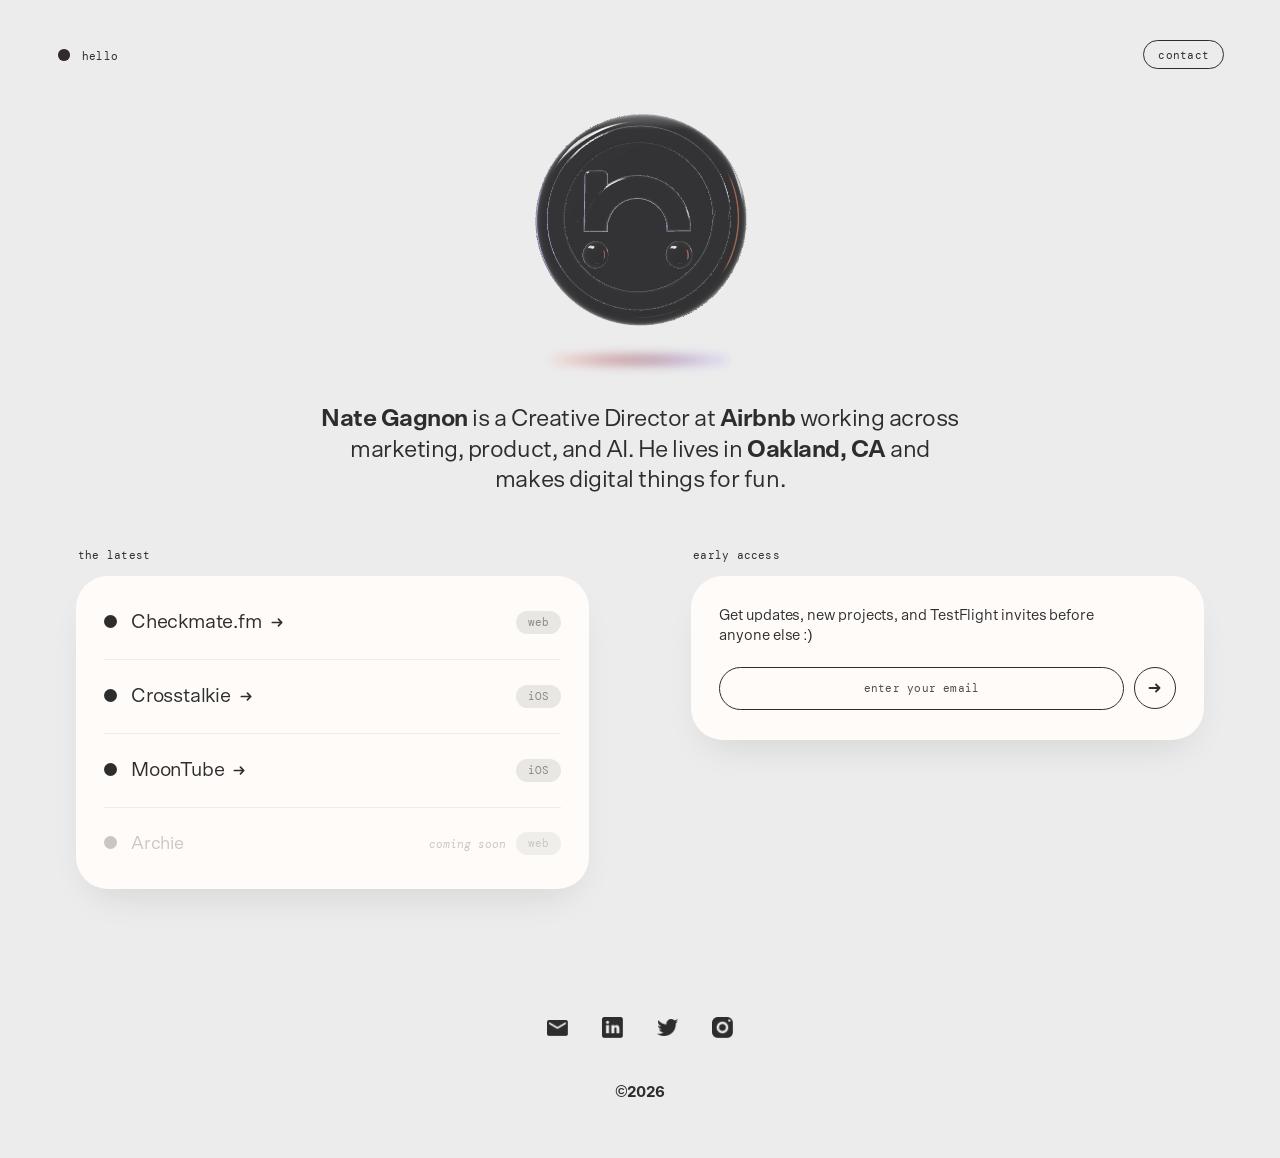
==== index.html @ 5eb7edb9 "prevent iOS focus-zoom on email input (viewport maximum-scale=1) Co-Authored-By: Claude Fable 5 <nor" ====
<!DOCTYPE html>
<html lang="en">
<head>
  <meta charset="UTF-8">
  <meta name="viewport" content="width=device-width, initial-scale=1.0, maximum-scale=1.0, viewport-fit=cover">
  <title>Nate Gagnon</title>
  <meta name="description" content="Nate Gagnon is a Creative Director at Airbnb. He lives in Oakland, CA and makes digital things for fun.">

  <!-- Open Graph / social share -->
  <meta property="og:type" content="website">
  <meta property="og:url" content="https://nategagnon.com/">
  <meta property="og:title" content="Nate Gagnon">
  <meta property="og:description" content="Creative Director at Airbnb. Lives in Oakland, CA and makes digital things for fun.">
  <meta property="og:image" content="https://nategagnon.com/assets/og.png?v=202607151600">
  <meta property="og:image:width" content="1200">
  <meta property="og:image:height" content="630">
  <meta name="twitter:card" content="summary_large_image">
  <meta name="twitter:title" content="Nate Gagnon">
  <meta name="twitter:description" content="Creative Director at Airbnb. Lives in Oakland, CA and makes digital things for fun.">
  <meta name="twitter:image" content="https://nategagnon.com/assets/og.png?v=202607151600">

  <link rel="preconnect" href="https://fonts.googleapis.com">
  <link rel="preconnect" href="https://fonts.gstatic.com" crossorigin>
  <link href="https://fonts.googleapis.com/css2?family=DM+Mono:ital,wght@0,400;0,500;1,400&display=swap" rel="stylesheet">
  <link rel="stylesheet" href="css/style.css?v=202607151600">
</head>
<body>

  <div class="nav-blend"></div>

  <nav class="top-nav">
    <div id="bug-slot"></div>
    <button class="contact-pill" id="nav-contact">contact</button>
    <span class="nav-updated" id="nav-updated" hidden></span>
  </nav>

  <div id="chev-slot"></div>

  <main id="view"></main>

  <script src="vendor/three.min.js?v=202607151600"></script>
  <script src="js/glossy-icon.js?v=202607151600"></script>
  <script src="js/app.js?v=202607151600"></script>
</body>
</html>
---- css/style.css ----
/* ─────────────────────────────────────────────
   nategagnon.com — portfolio26
   Mobile-first. Design source: /Desktop/portfolio26 comps.
   ───────────────────────────────────────────── */

/* ── Fonts ── */
@font-face {
  font-family: 'Scto Grotesk A';
  src: url('../fonts/SctoGroteskATRIAL-Regular.otf') format('opentype');
  font-weight: 400;
  font-display: swap;
}
@font-face {
  font-family: 'Scto Grotesk A';
  src: url('../fonts/SctoGroteskATRIAL-Medium.otf') format('opentype');
  font-weight: 500;
  font-display: swap;
}
@font-face {
  font-family: 'Scto Grotesk A';
  src: url('../fonts/SctoGroteskATRIAL-Bold.otf') format('opentype');
  font-weight: 700;
  font-display: swap;
}

/* ── Tokens ── */
:root {
  --bg: #ECECEC;
  --card: #FFFBF8;
  --ink: #2D2D2D;
  --muted: #A6A4A1;
  --faint: #C9C7C4;
  --divider: rgba(45, 45, 45, 0.07);
  --tag-bg: #E9E7E4;
  --tag-ink: #8A8886;
  --btn-grey: #EDEAE7;
  --shadow-ink: rgba(20, 18, 14, 0.30);

  --sans: 'Scto Grotesk A', -apple-system, BlinkMacSystemFont, sans-serif;
  --mono: 'DM Mono', ui-monospace, 'SF Mono', monospace;

  /* Emil-approved curves */
  --ease-out: cubic-bezier(0.23, 1, 0.32, 1);
  --ease-in-out: cubic-bezier(0.77, 0, 0.175, 1);

  --page-pad: 28px;
  --card-radius: 32px;
}

*, *::before, *::after { margin: 0; padding: 0; box-sizing: border-box; }

html { font-size: 16px; }

body {
  background: var(--bg);
  color: var(--ink);
  font-family: var(--sans);
  -webkit-font-smoothing: antialiased;
  min-height: 100vh;
  min-height: 100dvh;
  overflow-x: hidden;
}

a { color: inherit; text-decoration: none; }
button { font: inherit; color: inherit; background: none; border: none; cursor: pointer; }

/* ─────────────────────────────────────────────
   TOP NAV (fixed) + blend gradient
   ───────────────────────────────────────────── */
.nav-blend {
  position: fixed;
  top: 0; left: 0; right: 0;
  height: 110px;
  background: linear-gradient(to bottom, var(--bg) 0%, var(--bg) 58px, rgba(236,236,236,0) 100%);
  pointer-events: none;
  z-index: 90;
}

.top-nav {
  position: fixed;
  top: 0; left: 0; right: 0;
  display: flex;
  align-items: center;
  justify-content: space-between;
  padding: 21px var(--page-pad) 0;
  z-index: 100;
}

/* ── The bug (top-left ticker) ── */
.bug-dot {
  position: relative;
  display: block;
  width: 12px;
  height: 12px;
  border-radius: 50%;
  /* the gradient lives underneath… */
  background: linear-gradient(135deg, #FF8A5C 0%, #FF5C87 45%, #A06BFF 100%);
  animation: bug-pulse 2.8s ease-in-out infinite;
}
/* …an ink veil breathes open just enough to hint at it */
.bug-dot::after {
  content: '';
  position: absolute;
  inset: 0;
  border-radius: 50%;
  background: var(--ink);
  animation: bug-veil 2.8s ease-in-out infinite;
}
@keyframes bug-pulse {
  0%, 100% { transform: scale(1); }
  50%      { transform: scale(1.16); }
}
@keyframes bug-veil {
  0%, 100% { opacity: 1; }
  50%      { opacity: 0.45; }
}
@media (prefers-reduced-motion: reduce) {
  .bug-dot { animation: none; } /* no movement — the color breath still plays */
}

.bug {
  display: flex;
  align-items: center;
  gap: 10px;
  font-family: var(--mono);
  font-size: 11px;
  letter-spacing: 0.02em;
  color: var(--ink);
  user-select: none;
  min-width: 0;
}

.bug-glyph {
  flex-shrink: 0;
  position: relative;
  overflow: hidden;
  width: 16px;
  height: 14px;
  display: flex;
  align-items: center;
  justify-content: center;
}

.icon-img { display: block; width: auto; }

/* ticker window */
.bug-ticker {
  position: relative;
  overflow: hidden;
  height: 16px;
  display: flex;
  align-items: center;
}

.bug-line {
  display: block;
  white-space: nowrap;
  line-height: 16px;
  transform: translateY(1px); /* optical: sit level with the circle */
  transition: opacity 260ms ease;
}

.bug-glyph .glyph-inner {
  display: flex;
  align-items: center;
  justify-content: center;
  width: 100%;
  height: 100%;
}

/* home-link variant of the bug (✖ home on subpages) */
.bug-home {
  cursor: pointer;
  border-radius: 6px;
}
@media (hover: hover) and (pointer: fine) {
  .bug-home:hover .bug-glyph { animation: spin-x 500ms var(--ease-in-out); }
}
@keyframes spin-x {
  from { transform: rotate(0deg); }
  to   { transform: rotate(90deg); }
}

/* ── contact pill ── */
.contact-pill {
  font-family: var(--mono);
  font-size: 11px;
  letter-spacing: 0.02em;
  padding: 7px 14px 6px; /* text optically centered in the pill */
  border: 1px solid var(--ink);
  border-radius: 100px;
  background: transparent;
  transition: transform 160ms var(--ease-out), background 180ms ease, color 180ms ease;
}
.contact-pill:active { transform: scale(0.96); }
@media (hover: hover) and (pointer: fine) {
  .contact-pill:hover { background: var(--ink); color: var(--bg); }
}

/* "Updated x.xx" stamp that replaces the pill on the contact page */
.nav-updated {
  font-family: var(--mono);
  font-size: 11px;
  letter-spacing: 0.02em;
  color: var(--ink);
  user-select: none;
}
.nav-updated[hidden] { display: none; }

/* ─────────────────────────────────────────────
   LAYOUT / VIEWS
   ───────────────────────────────────────────── */
.container {
  max-width: 440px;
  margin: 0 auto;
  padding: 0 var(--page-pad);
}

/* flow-root contains the hero's margin-top so it can't collapse out to the
   document root — which was inflating scroll height into empty gray on mobile */
#view { position: relative; display: flow-root; }

.view-panel { touch-action: pan-y; }

/* card rise-in on view enter */
.card-in {
  opacity: 0;
  transform: translateY(14px);
  animation: card-in 380ms var(--ease-out) forwards;
  animation-delay: var(--cd, 60ms);
}
@keyframes card-in {
  to { opacity: 1; transform: translateY(0); }
}
@media (prefers-reduced-motion: reduce) {
  .card-in { animation-duration: 150ms; transform: none; }
}

/* view transition states */
.view-panel {
  transition: opacity 220ms var(--ease-out), transform 260ms var(--ease-out), filter 220ms ease;
}
.view-panel.v-exit {
  opacity: 0;
  transform: translateY(6px);
  filter: blur(2px);
  transition-duration: 150ms;
}
.view-panel.v-enter {
  opacity: 0;
  transform: translateY(10px);
  filter: blur(2px);
  transition: none;
}

/* horizontal slide (project → project) */
.view-panel { transform-origin: 50% 85%; }
.view-panel .hero-stage,
.view-panel .project-card {
  transition: transform 480ms cubic-bezier(0.23, 1, 0.32, 1);
}
.view-panel.h-exit-left   { opacity: 0; transform: translateX(-44px) rotate(-1deg); filter: blur(2px); transition-duration: 170ms; }
.view-panel.h-exit-right  { opacity: 0; transform: translateX(44px) rotate(1deg);  filter: blur(2px); transition-duration: 170ms; }
.view-panel.h-enter-left  { opacity: 0; transform: translateX(-48px) rotate(-1deg); filter: blur(2px); transition: none; }
.view-panel.h-enter-right { opacity: 0; transform: translateX(48px) rotate(1deg);  filter: blur(2px); transition: none; }
.view-panel.h-enter-left  .hero-stage   { transform: translateX(-22px); transition: none; }
.view-panel.h-enter-right .hero-stage   { transform: translateX(22px);  transition: none; }
.view-panel.h-enter-left  .project-card { transform: translateX(-72px) rotate(-0.8deg); transition: none; }
.view-panel.h-enter-right .project-card { transform: translateX(72px) rotate(0.8deg);  transition: none; }

/* ─────────────────────────────────────────────
   HERO (3D icon)
   ───────────────────────────────────────────── */
.hero {
  position: relative;
  display: flex;
  align-items: center;
  justify-content: center;
  margin-top: 96px;
  padding: 18px 0 26px;
}

.hero.project { margin-top: 96px; }

.hero-stage {
  position: relative;
  width: min(188px, 50vw);
  aspect-ratio: 1 / 1;
}

.hero-shadow {
  position: absolute;
  left: 15%; right: 15%; bottom: -13%;
  height: 7%;
  /* faint chromatic cast — light bouncing off something colorful out of frame */
  background:
    radial-gradient(ellipse at 35% 50%, rgba(255, 122, 89, 0.34), rgba(255, 122, 89, 0) 64%),
    radial-gradient(ellipse at 68% 50%, rgba(150, 105, 255, 0.28), rgba(150, 105, 255, 0) 68%),
    radial-gradient(ellipse at center, var(--shadow-ink), rgba(20,18,14,0) 70%);
  filter: blur(5px);
}

.hero-stage glossy-icon {
  position: absolute;
  inset: 0;
}

/* prev/next chevrons */
.chev {
  position: fixed;
  transform: translateY(-50%);
  z-index: 80;
  width: 44px; height: 44px;
  display: flex;
  align-items: center;
  justify-content: center;
  color: var(--ink);
  border-radius: 50%;
  transition: transform 160ms var(--ease-out), background 180ms ease;
  z-index: 10;
}
.chev svg, .chev img { width: auto; }
.chev.prev { left: calc(var(--page-pad) - 12px); }
.chev.next { right: calc(var(--page-pad) - 12px); }
.chev:active { transform: translateY(-50%) scale(0.92); }
@media (hover: hover) and (pointer: fine) {
  .chev:hover { background: rgba(28,27,26,0.06); }
  .chev.prev:hover img { transform: translateX(-2px); }
  .chev.next:hover img { transform: translateX(2px); }
  .chev img { transition: transform 180ms var(--ease-out); }
}

/* ─────────────────────────────────────────────
   HOME — bio + list
   ───────────────────────────────────────────── */
.home-grid {
  max-width: 440px;
  margin: 0 auto;
  padding: 0 var(--page-pad);
}

/* hard break on mobile, absorbed into the flow on desktop
   (Chrome still breaks at <br display:none>, so a span it is) */
.mbr { display: block; }

.bio {
  text-align: center;
  /* fluid: tracks the longest hard-broken line so the rag is always 4 lines */
  font-size: clamp(13.5px, calc((100vw - 108px) / 18.4), 18px);
  line-height: 1.3;
  letter-spacing: -0.02em;
  /* side padding aligns the copy with the card's inner content edge */
  padding: 46px 26px 46px;
  color: var(--ink);
}
.bio strong { font-weight: 700; color: var(--ink); }

.section-label {
  font-family: var(--mono);
  font-size: 11px;
  letter-spacing: 0.02em;
  color: var(--ink);
  padding: 0 2px 14px;
}

/* ── Card ── */
.card {
  background: var(--card);
  border-radius: var(--card-radius);
  padding: 10px 28px;
  box-shadow: 0 18px 40px -18px rgba(20,18,14,0.14);
  margin-bottom: 44px;
}

.row {
  display: flex;
  align-items: center;
  gap: 14px;
  padding: 24px 0;
  border-bottom: 1px solid var(--divider);
  cursor: pointer;
  -webkit-tap-highlight-color: transparent;
}
.row:last-child { border-bottom: none; }

.row-dot {
  flex-shrink: 0;
  width: 13px; height: 13px;
  margin-top: -2px; /* optically center against the text x-height */
  border-radius: 50%;
  background: var(--ink);
  transition: transform 200ms var(--ease-out), background 250ms ease;
}

.row-name {
  font-size: 20px;
  font-weight: 400;
  letter-spacing: -0.01em;
  display: flex;
  align-items: center;
  gap: 8px;
  min-width: 0;
  flex: 1;
  white-space: nowrap;
  overflow: hidden;
  text-overflow: ellipsis;
}

.row-arrow {
  display: inline-flex;
  transition: transform 200ms var(--ease-out);
}
.row-arrow svg { width: 15px; height: 15px; }

.row-meta {
  display: flex;
  align-items: center;
  gap: 10px;
  flex-shrink: 0;
}

.soon-label { white-space: nowrap; }

.tag {
  font-family: var(--mono);
  font-size: 11px;
  display: inline-flex;
  align-items: center;
  height: 23px;
  padding: 0 12px;
  line-height: 1;
  border-radius: 100px;
  background: var(--tag-bg);
  color: var(--tag-ink);
  transition: background 200ms ease, color 200ms ease;
}

.row:active .row-dot { transform: scale(0.8); }
@media (hover: hover) and (pointer: fine) {
  .row:hover .row-arrow, .contact-row:hover .row-arrow { transform: translateX(4px); }
  .row:hover .row-dot, .contact-row:hover .row-dot {
    transform: scale(1.25);
    background: linear-gradient(135deg, #FF8A5C 0%, #FF5C87 45%, #A06BFF 100%);
  }
  .row:hover .tag { background: var(--ink); color: var(--card); }
}

/* coming-soon rows */
.row.soon { cursor: default; }
.row.soon .row-dot  { background: var(--faint); }
.row.soon .row-name { color: var(--faint); font-size: 18px; }
.row.soon .tag      { background: #F0EEEB; color: var(--faint); }
.soon-label {
  font-family: var(--mono);
  font-style: italic;
  font-size: 11px;
  color: var(--faint);
}
@media (hover: hover) and (pointer: fine) {
  .row.soon:hover .row-dot { transform: none; }
  .row.soon:hover .tag     { background: #F0EEEB; color: var(--faint); }
}

/* row stagger-in */
.row.stagger {
  opacity: 0;
  transform: translateY(8px);
  animation: row-in 300ms var(--ease-out) forwards;
  animation-delay: var(--d, 0ms);
}
@keyframes row-in {
  to { opacity: 1; transform: translateY(0); }
}

/* ─────────────────────────────────────────────
   EARLY ACCESS
   ───────────────────────────────────────────── */
.early-card {
  background: var(--card);
  border-radius: var(--card-radius);
  padding: 30px 28px;
  box-shadow: 0 18px 40px -18px rgba(20,18,14,0.14);
  margin-bottom: 52px;
}

.early-copy {
  font-size: 15px;
  line-height: 1.35;
  letter-spacing: -0.005em;
  margin-bottom: 20px;
  color: var(--ink);
}

.email-form {
  display: flex;
  align-items: center;
  gap: 10px;
}

.email-input { flex: 1; min-width: 0; }

.email-go {
  flex-shrink: 0;
  width: 42px; height: 42px;
  border: 1px solid var(--ink);
  border-radius: 50%;
  display: flex;
  align-items: center;
  justify-content: center;
  color: var(--ink);
  transition: transform 160ms var(--ease-out), background 180ms ease, color 180ms ease;
}
.email-go svg { width: 16px; height: 16px; }
.email-go:active { transform: scale(0.92); }
@media (hover: hover) and (pointer: fine) {
  .email-go:hover { background: var(--ink); color: var(--card); }
}

.email-input {
  font-family: var(--mono);
  font-size: 11px;
  letter-spacing: 0.02em;
  text-align: center;
  color: var(--ink);
  padding: 13px 16px 14px;
  border: 1px solid var(--ink);
  border-radius: 100px;
  background: transparent;
  outline: none;
  transition: box-shadow 180ms ease, transform 160ms var(--ease-out);
}
.email-input::placeholder { color: var(--ink); opacity: 0.85; }
.email-input:focus { box-shadow: 0 0 0 3px rgba(28,27,26,0.08); }
.email-input:focus::placeholder { opacity: 0.3; }

/* ─────────────────────────────────────────────
   FOOTER
   ───────────────────────────────────────────── */
.footer {
  margin-top: 84px;
  padding-bottom: 56px;
  text-align: center;
}

.socials {
  display: flex;
  align-items: center;
  justify-content: center;
  gap: 34px;
  padding-bottom: 44px;
}

.social-link {
  display: flex;
  align-items: center;
  color: var(--ink);
  transition: transform 180ms var(--ease-out), opacity 150ms ease;
}
.social-link:active { transform: scale(0.9); }
@media (hover: hover) and (pointer: fine) {
  .social-link:hover { transform: translateY(-2px); }
}

.copyright {
  font-size: 16px;
  font-weight: 500;
  letter-spacing: -0.01em;
}


/* ─────────────────────────────────────────────
   PROJECT PAGE
   ───────────────────────────────────────────── */
.project-card {
  background: var(--card);
  border-radius: var(--card-radius);
  padding: 28px 26px 26px;
  box-shadow: 0 18px 40px -18px rgba(20,18,14,0.14);
  margin: 28px 0 48px;
  /* uniform height across projects; buttons anchor to the bottom */
  display: flex;
  flex-direction: column;
  min-height: 320px;
}
.project-actions { margin-top: auto; }

.project-head {
  display: flex;
  align-items: center;
  justify-content: space-between;
  gap: 16px;
  padding-bottom: 18px;
  border-bottom: 1px solid var(--divider);
}

.project-title {
  font-size: 26px;
  font-weight: 700;
  letter-spacing: -0.015em;
}

.project-desc {
  padding: 18px 0 24px;
  font-size: 15.5px;
  line-height: 1.4;
  letter-spacing: -0.005em;
  color: var(--ink);
}

.project-actions {
  display: flex;
  flex-wrap: nowrap;
  gap: 10px;
}

/* secondary (outline) action hugs the card's right content edge, like the tag */
.project-actions .btn-outline { margin-left: auto; }

.btn {
  font-family: var(--mono);
  font-size: 11px;
  letter-spacing: 0.02em;
  padding: 12px 13px 13px;
  border-radius: 13px;
  white-space: nowrap;
  display: inline-flex;
  align-items: center;
  gap: 9px;
  transition: transform 160ms var(--ease-out), background 180ms ease,
              color 180ms ease, border-color 180ms ease;
}
.btn:active { transform: scale(0.97); }

.btn-filled { background: var(--btn-grey); }
@media (hover: hover) and (pointer: fine) {
  .btn-filled:hover { background: var(--ink); color: var(--card); }
}

.btn-outline { border: 1px solid var(--ink); background: transparent; }
@media (hover: hover) and (pointer: fine) {
  .btn-outline:hover { background: var(--ink); color: var(--card); }
  .btn-outline:hover .btn-icon { filter: grayscale(1) brightness(2); }
}

.btn-icon { width: 17px; height: 17px; display: inline-flex; }
.btn-icon svg { width: 100%; height: 100%; }

/* ─────────────────────────────────────────────
   CONTACT PAGE
   ───────────────────────────────────────────── */
.contact-head { margin-bottom: 22px; }
.contact-head h1 {
  font-size: 21px;
  font-weight: 700;
  letter-spacing: -0.015em;
  line-height: 1.2;
}
.contact-updated {
  font-size: 21px;
  font-weight: 500;
  letter-spacing: -0.015em;
  line-height: 1.2;
  color: var(--muted);
}

.contact-row {
  display: flex;
  align-items: center;
  gap: 18px;
  padding: 24px 0;
  border-bottom: 1px solid var(--divider);
  cursor: pointer;
}
.contact-row:last-child { border-bottom: none; }

.contact-row .row-name { font-weight: 400; font-size: 20px; }

.contact-icon {
  margin-left: auto;
  display: flex;
  align-items: center;
  flex-shrink: 0;
  color: var(--ink);
  transition: transform 200ms var(--ease-out);
}
@media (hover: hover) and (pointer: fine) {
  .contact-row:hover .contact-icon { transform: scale(1.12); }
}

/* ─────────────────────────────────────────────
   DESKTOP
   ───────────────────────────────────────────── */
/* contact layout: stacked on mobile, copy|cards split on desktop */
.contact-grid {
  max-width: 440px;
  margin: 0 auto;
  padding: 0 var(--page-pad);
}

.contact-copy {
  padding: 128px 2px 40px;
  max-width: 400px;
}
.contact-copy p {
  font-size: 14.5px;
  line-height: 1.4;
  letter-spacing: -0.01em;
  color: var(--ink);
  margin-bottom: 15px;
}
.contact-copy p:last-child { margin-bottom: 0; }

@media (min-width: 700px) {
  .chev.prev { left: max(24px, calc(50vw - 330px)); }
  .chev.next { right: max(24px, calc(50vw - 330px)); }
}

/* ── desktop (per 'quick desktop mock') ── */
@media (min-width: 1080px) {
  .top-nav { padding: 40px 56px 0; }
  .nav-blend {
    height: 130px;
    background: linear-gradient(to bottom, var(--bg) 0%, var(--bg) 76px, rgba(236,236,236,0) 100%);
  }

  .hero { margin-top: 68px; padding: 16px 0 24px; }
  .hero-stage { width: 252px; }

  /* bio wraps naturally into the mock's 3-line rag */
  .bio .mbr { display: inline; }
  .bio {
    font-size: 24px;
    line-height: 1.28;
    max-width: 640px;
    margin: 0 auto;
    padding: 44px 0 52px;
  }

  /* the latest + early access side by side */
  .home-grid {
    display: grid;
    grid-template-columns: 1fr 1fr;
    gap: clamp(56px, 8vw, 140px);
    align-items: start;
    max-width: 1240px;
    padding: 0 56px;
  }
  .home-col { min-width: 0; }

  .container { max-width: 560px; }
  .bio-wrap { max-width: 780px; }
  /* contact: copy column left, cards column right */
  .contact-grid {
    display: grid;
    grid-template-columns: 0.9fr 1.1fr;
    gap: clamp(64px, 8vw, 150px);
    align-items: start;
    max-width: 1160px;
    padding: 0 56px;
    margin-top: 160px;
  }
  .contact-cards { min-width: 0; }
  .contact-copy {
    padding: 6px 0 0; /* first line optically level with the cards' label */
    max-width: 400px;
  }
  .contact-copy p { font-size: 16px; line-height: 1.5; margin-bottom: 18px; }
  .contact-cards .early-card { margin-bottom: 0; }
}

/* ─────────────────────────────────────────────
   REDUCED MOTION
   ───────────────────────────────────────────── */
@media (prefers-reduced-motion: reduce) {
  .view-panel,
  .bug-line,
  .bug-glyph .glyph-inner { transition-property: opacity; }
  .view-panel.v-exit, .view-panel.v-enter,
  .view-panel.h-exit-left, .view-panel.h-exit-right,
  .view-panel.h-enter-left, .view-panel.h-enter-right {
    transform: none;
    filter: none;
  }
  .row.stagger { animation-duration: 150ms; transform: none; }
}
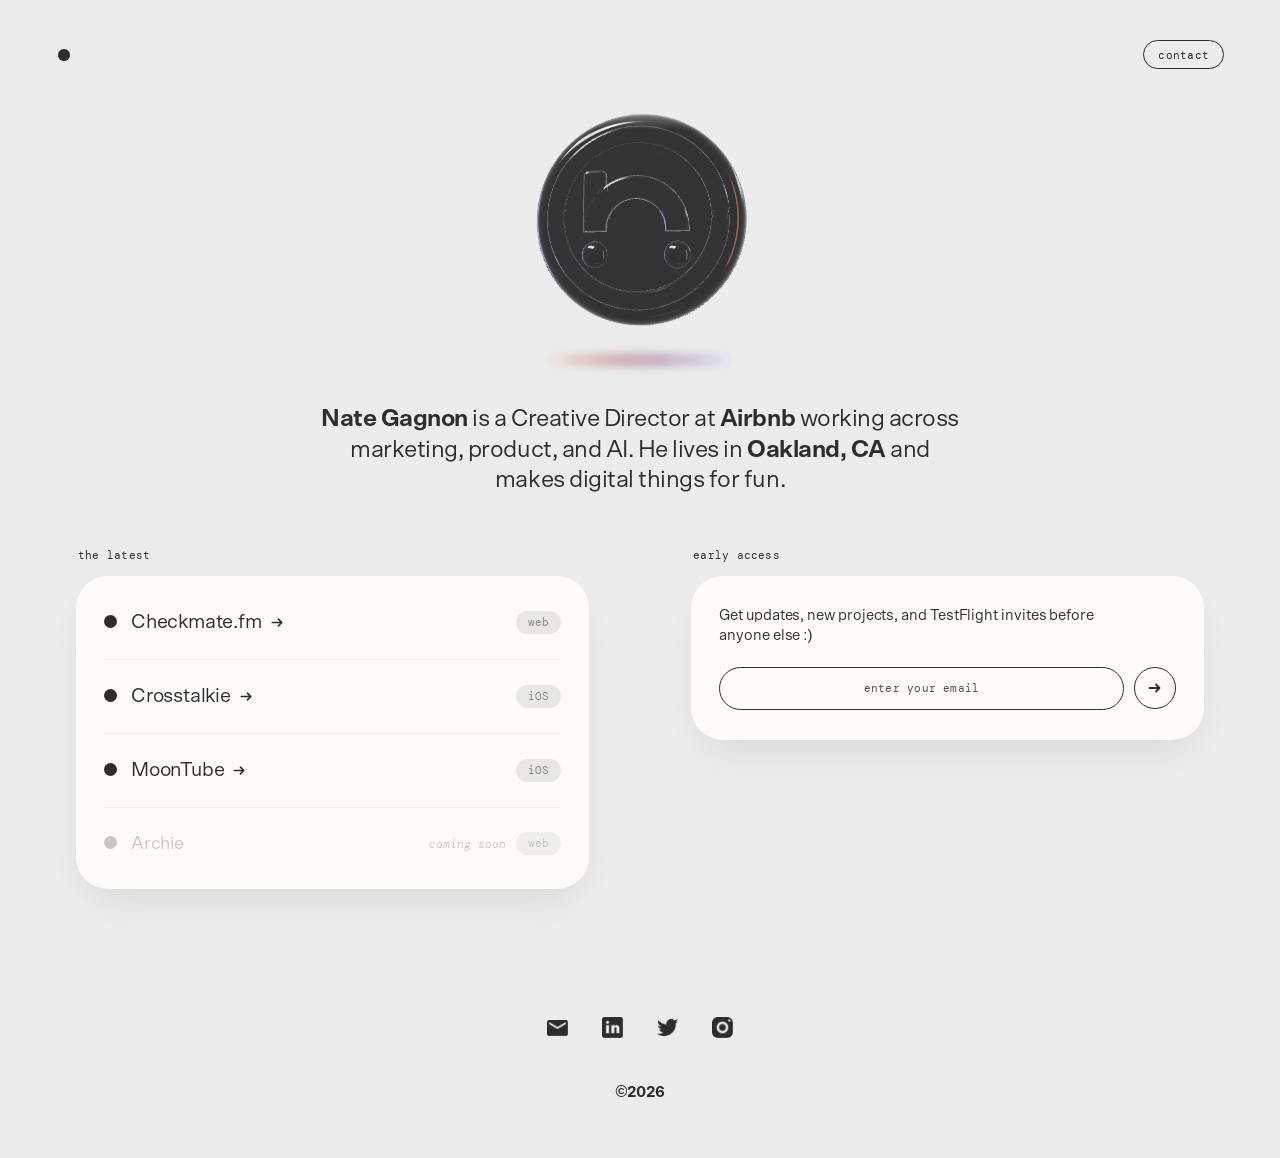
==== commit 619d5744: "align contact-page home bug with other nav pages (match Updated stamp box height to pill) Co-Authore" ====
--- a/index.html
+++ b/index.html
@@ -22,7 +22,7 @@
   <link rel="preconnect" href="https://fonts.googleapis.com">
   <link rel="preconnect" href="https://fonts.gstatic.com" crossorigin>
   <link href="https://fonts.googleapis.com/css2?family=DM+Mono:ital,wght@0,400;0,500;1,400&display=swap" rel="stylesheet">
-  <link rel="stylesheet" href="css/style.css?v=202607151600">
+  <link rel="stylesheet" href="css/style.css?v=202607151710">
 </head>
 <body>
 
--- a/css/style.css
+++ b/css/style.css
@@ -204,6 +204,10 @@
   letter-spacing: 0.02em;
   color: var(--ink);
   user-select: none;
+  /* match the contact-pill's box height so the nav (and the home bug)
+     sit at the same position as on every other page */
+  padding: 7px 0 6px;
+  border: 1px solid transparent;
 }
 .nav-updated[hidden] { display: none; }
 
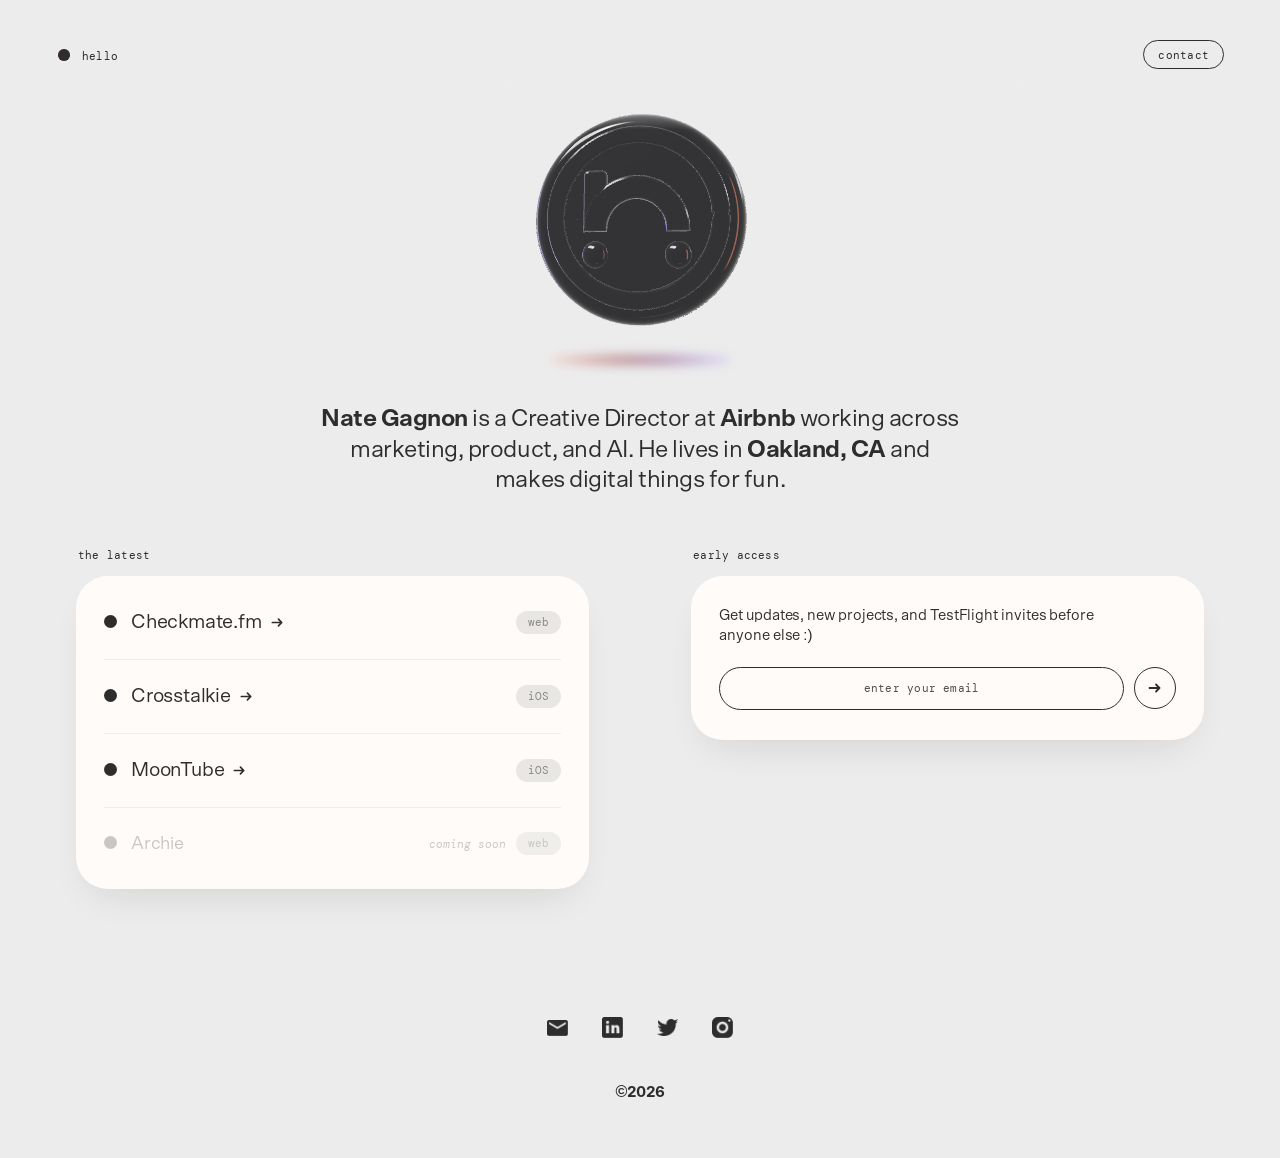
==== commit f9a325db: "weather bug: night-aware — clear sky reads 'clear night' after dark (is_day) Co-Authored-By: Claude " ====
--- a/index.html
+++ b/index.html
@@ -40,6 +40,6 @@
 
   <script src="vendor/three.min.js?v=202607151600"></script>
   <script src="js/glossy-icon.js?v=202607151600"></script>
-  <script src="js/app.js?v=202607151600"></script>
+  <script src="js/app.js?v=202607151815"></script>
 </body>
 </html>
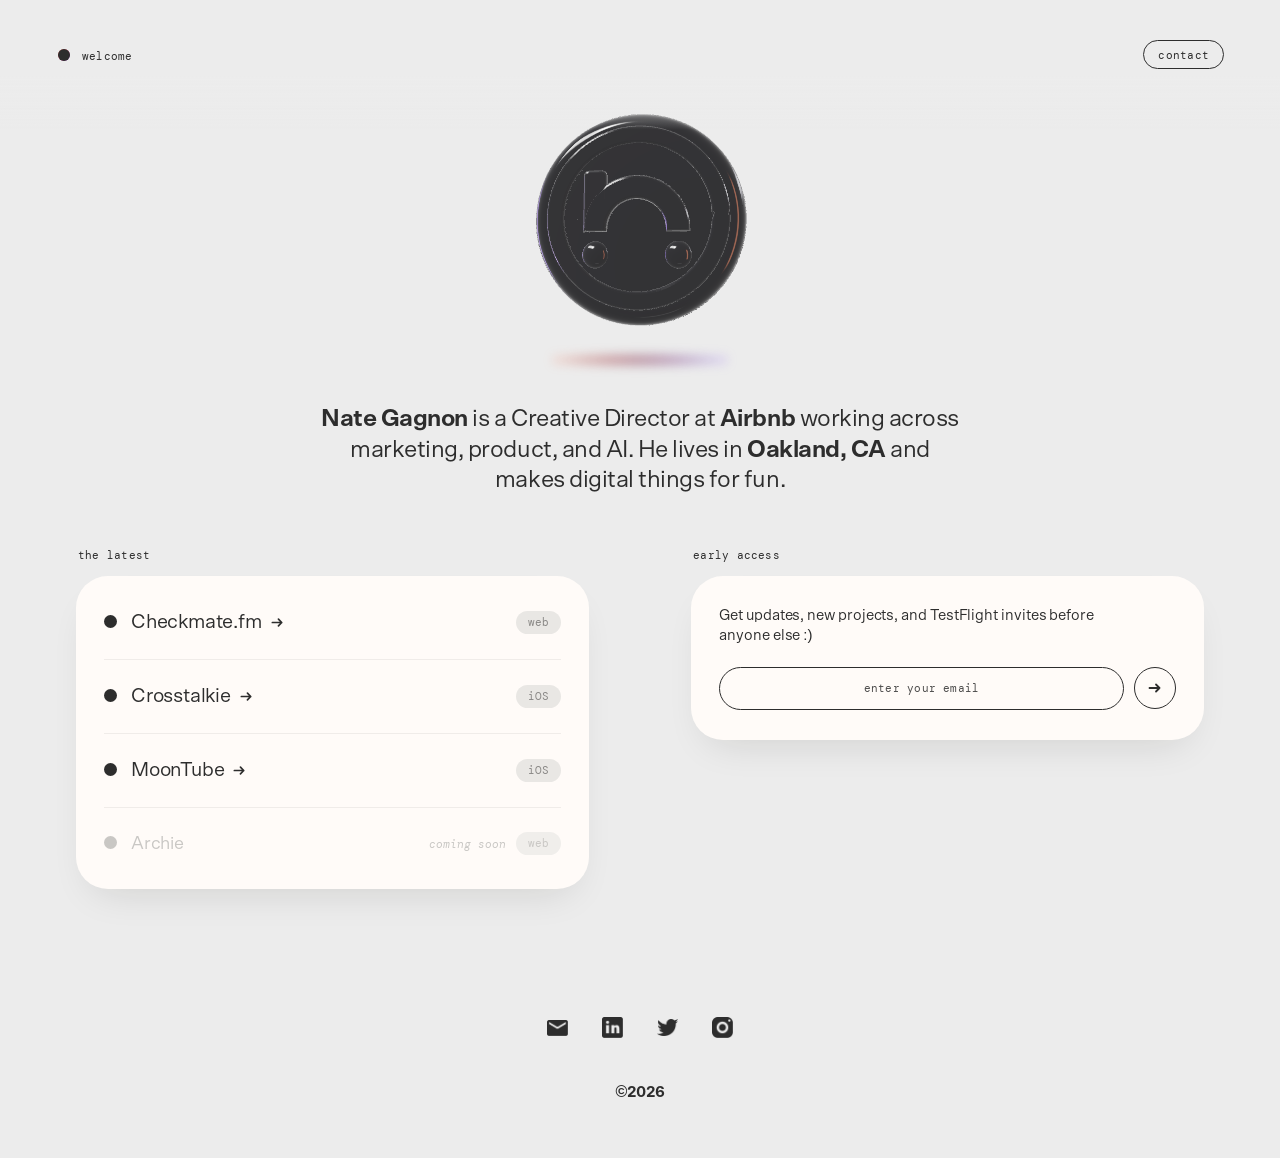
==== commit 0e07711c: "project cards: uniform 300px (tallest natural), remove forced text-to-button gap Co-Authored-By: Cla" ====
--- a/index.html
+++ b/index.html
@@ -22,7 +22,7 @@
   <link rel="preconnect" href="https://fonts.googleapis.com">
   <link rel="preconnect" href="https://fonts.gstatic.com" crossorigin>
   <link href="https://fonts.googleapis.com/css2?family=DM+Mono:ital,wght@0,400;0,500;1,400&display=swap" rel="stylesheet">
-  <link rel="stylesheet" href="css/style.css?v=202607151710">
+  <link rel="stylesheet" href="css/style.css?v=202607151900">
 </head>
 <body>
 
--- a/css/style.css
+++ b/css/style.css
@@ -581,12 +581,10 @@
   padding: 28px 26px 26px;
   box-shadow: 0 18px 40px -18px rgba(20,18,14,0.14);
   margin: 28px 0 48px;
-  /* uniform height across projects; buttons anchor to the bottom */
-  display: flex;
-  flex-direction: column;
-  min-height: 320px;
-}
-.project-actions { margin-top: auto; }
+  /* uniform height across projects, set to the tallest natural card so
+     none get inflated; buttons stay directly under the description */
+  min-height: 300px;
+}
 
 .project-head {
   display: flex;
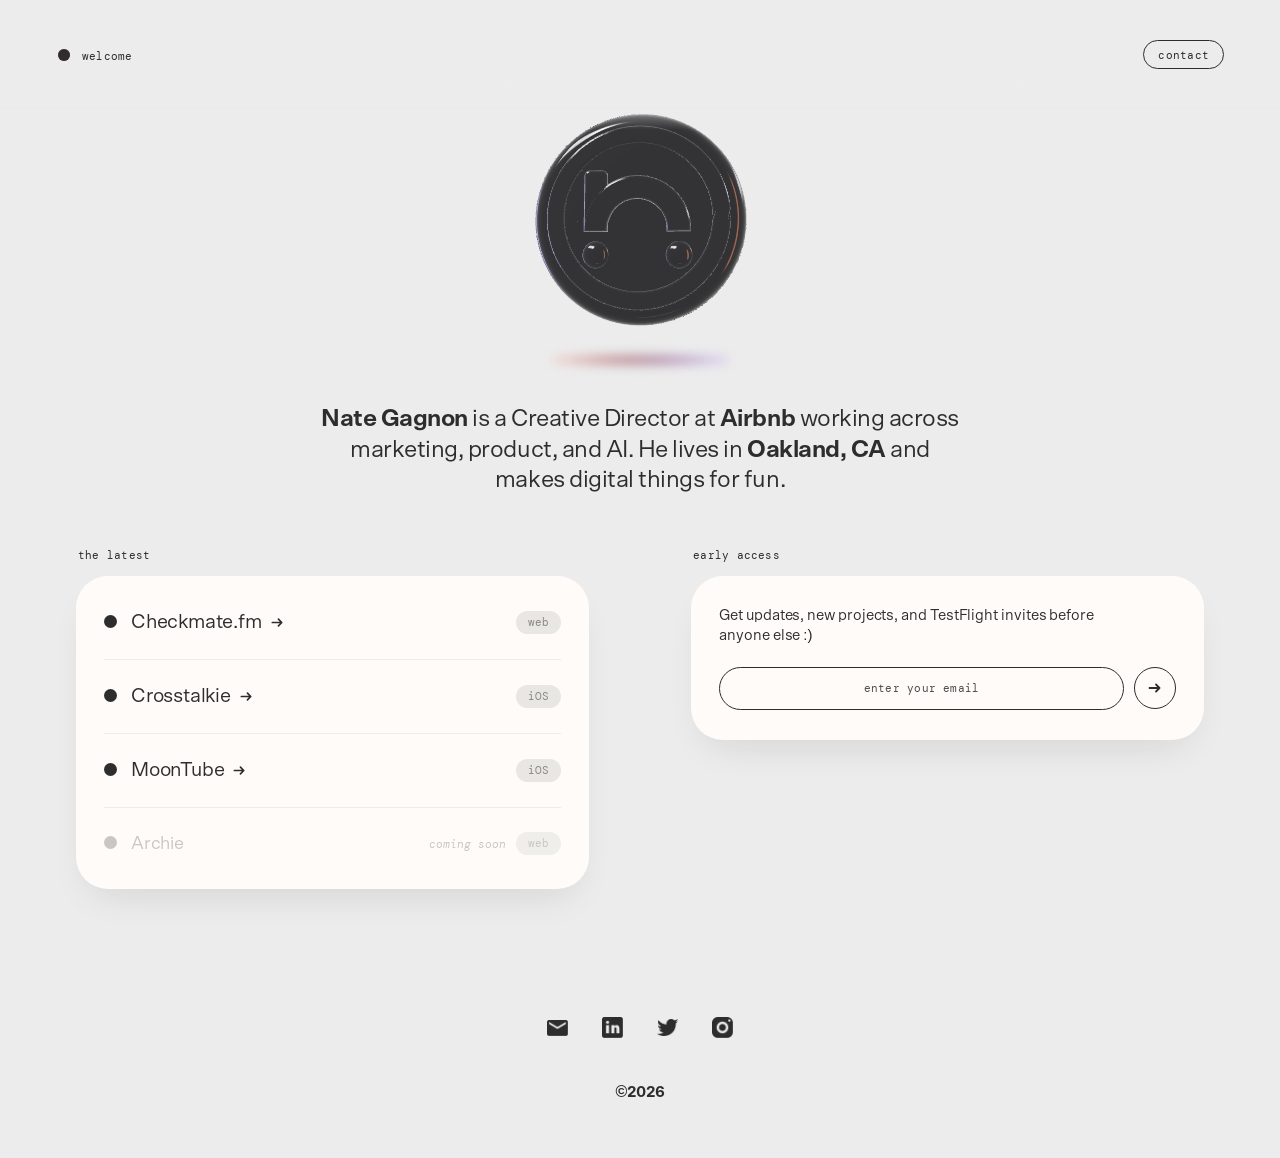
==== commit e47d5fca: "OG image: swap typographic card for the real 3D coin render (coral glint + colored shadow), no baked" ====
--- a/index.html
+++ b/index.html
@@ -11,18 +11,21 @@
   <meta property="og:url" content="https://nategagnon.com/">
   <meta property="og:title" content="Nate Gagnon">
   <meta property="og:description" content="Creative Director at Airbnb. Lives in Oakland, CA and makes digital things for fun.">
-  <meta property="og:image" content="https://nategagnon.com/assets/og.png?v=202607151600">
+  <meta property="og:image" content="https://nategagnon.com/assets/og-coin.png">
+  <meta property="og:image:secure_url" content="https://nategagnon.com/assets/og-coin.png">
+  <meta property="og:image:type" content="image/png">
   <meta property="og:image:width" content="1200">
   <meta property="og:image:height" content="630">
+  <meta property="og:image:alt" content="Nate Gagnon — nategagnon.com">
   <meta name="twitter:card" content="summary_large_image">
   <meta name="twitter:title" content="Nate Gagnon">
   <meta name="twitter:description" content="Creative Director at Airbnb. Lives in Oakland, CA and makes digital things for fun.">
-  <meta name="twitter:image" content="https://nategagnon.com/assets/og.png?v=202607151600">
+  <meta name="twitter:image" content="https://nategagnon.com/assets/og-coin.png">
 
   <link rel="preconnect" href="https://fonts.googleapis.com">
   <link rel="preconnect" href="https://fonts.gstatic.com" crossorigin>
   <link href="https://fonts.googleapis.com/css2?family=DM+Mono:ital,wght@0,400;0,500;1,400&display=swap" rel="stylesheet">
-  <link rel="stylesheet" href="css/style.css?v=202607151900">
+  <link rel="stylesheet" href="css/style.css?v=202607152015">
 </head>
 <body>
 
--- a/css/style.css
+++ b/css/style.css
@@ -581,9 +581,8 @@
   padding: 28px 26px 26px;
   box-shadow: 0 18px 40px -18px rgba(20,18,14,0.14);
   margin: 28px 0 48px;
-  /* uniform height across projects, set to the tallest natural card so
-     none get inflated; buttons stay directly under the description */
-  min-height: 300px;
+  /* no forced height — card height tracks description line count; buttons are
+     normalized to a fixed height so same-line-count cards match exactly */
 }
 
 .project-head {
@@ -622,11 +621,16 @@
   font-family: var(--mono);
   font-size: 11px;
   letter-spacing: 0.02em;
-  padding: 12px 13px 13px;
+  /* fixed height (border-box) so filled and outline buttons are identical —
+     otherwise the outline border makes 2-button cards taller than 1-button
+     cards, and card height should track description line count, not buttons */
+  height: 40px;
+  padding: 0 15px;
   border-radius: 13px;
   white-space: nowrap;
   display: inline-flex;
   align-items: center;
+  justify-content: center;
   gap: 9px;
   transition: transform 160ms var(--ease-out), background 180ms ease,
               color 180ms ease, border-color 180ms ease;
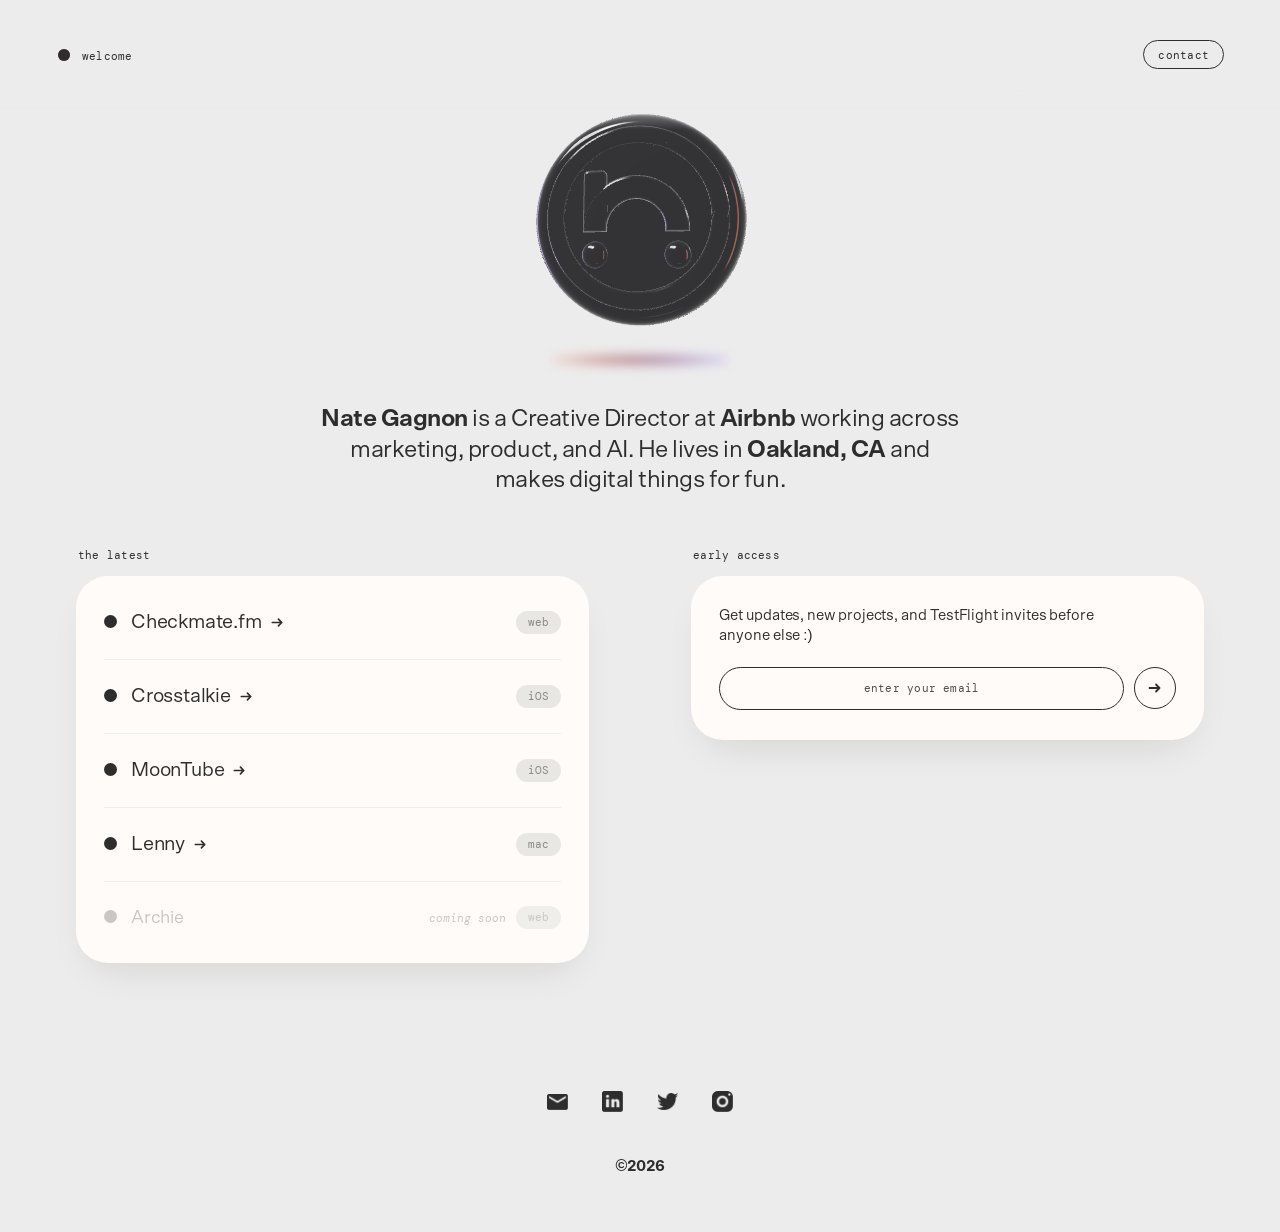
==== commit fefa65d3: "add Lenny (mac) project — lenny2 3D icon grafted into glossy-icon.js (inherits colored lights) Co-Au" ====
--- a/index.html
+++ b/index.html
@@ -25,7 +25,7 @@
   <link rel="preconnect" href="https://fonts.googleapis.com">
   <link rel="preconnect" href="https://fonts.gstatic.com" crossorigin>
   <link href="https://fonts.googleapis.com/css2?family=DM+Mono:ital,wght@0,400;0,500;1,400&display=swap" rel="stylesheet">
-  <link rel="stylesheet" href="css/style.css?v=202607152015">
+  <link rel="stylesheet" href="css/style.css?v=202607231500">
 </head>
 <body>
 
@@ -42,7 +42,7 @@
   <main id="view"></main>
 
   <script src="vendor/three.min.js?v=202607151600"></script>
-  <script src="js/glossy-icon.js?v=202607151600"></script>
-  <script src="js/app.js?v=202607151815"></script>
+  <script src="js/glossy-icon.js?v=202607231500"></script>
+  <script src="js/app.js?v=202607231500"></script>
 </body>
 </html>
